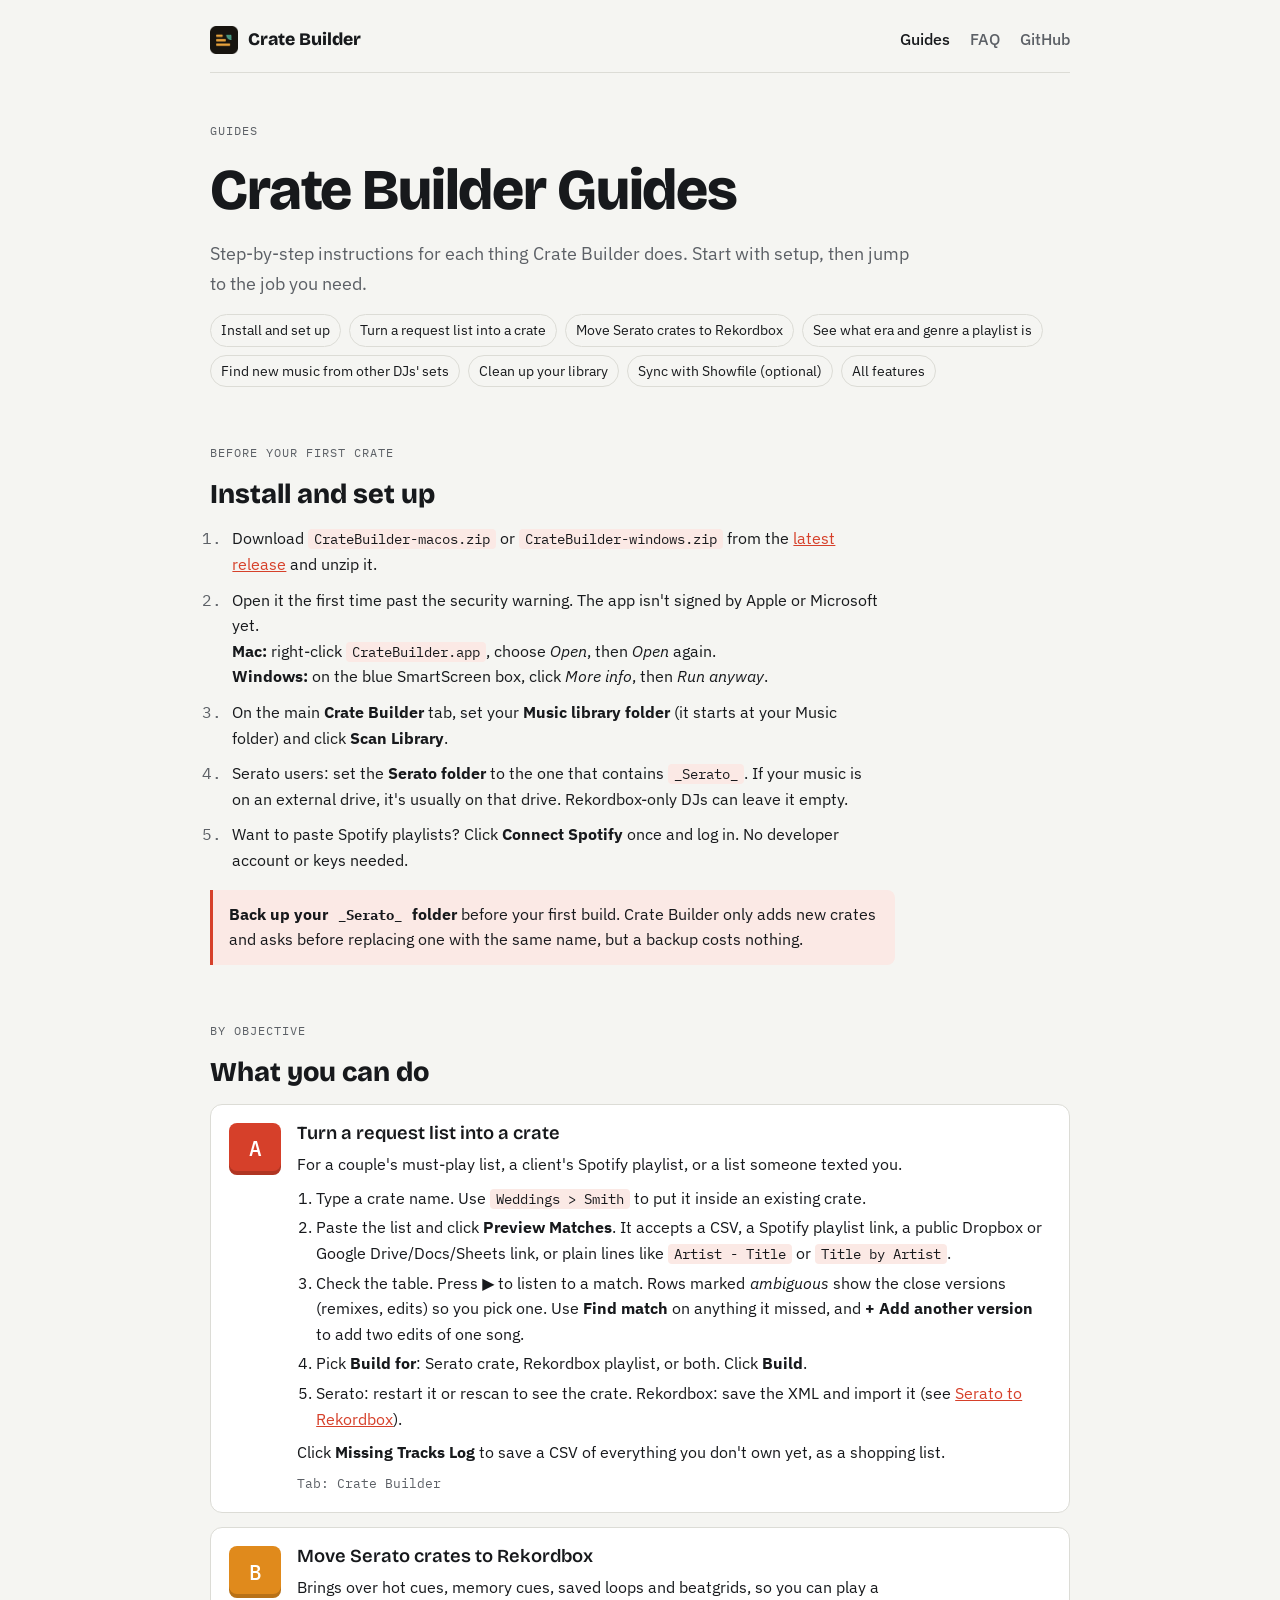
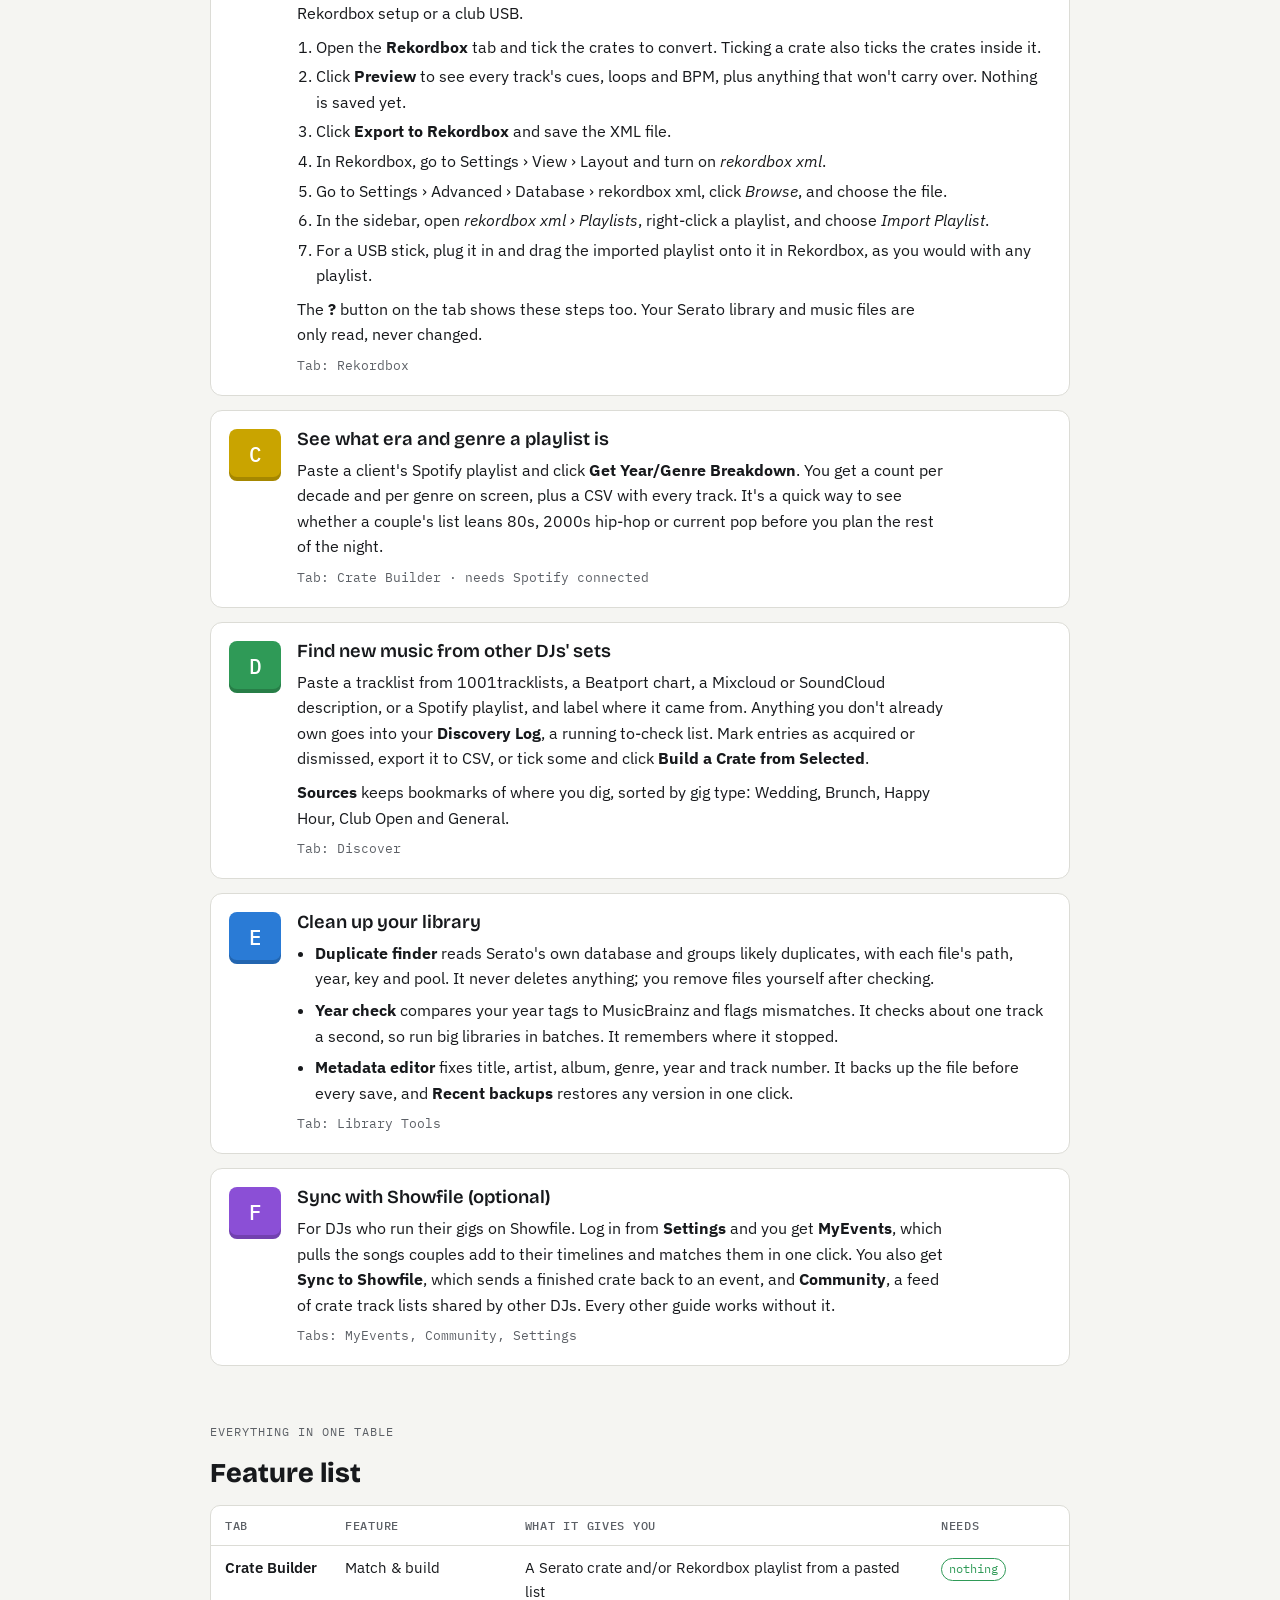
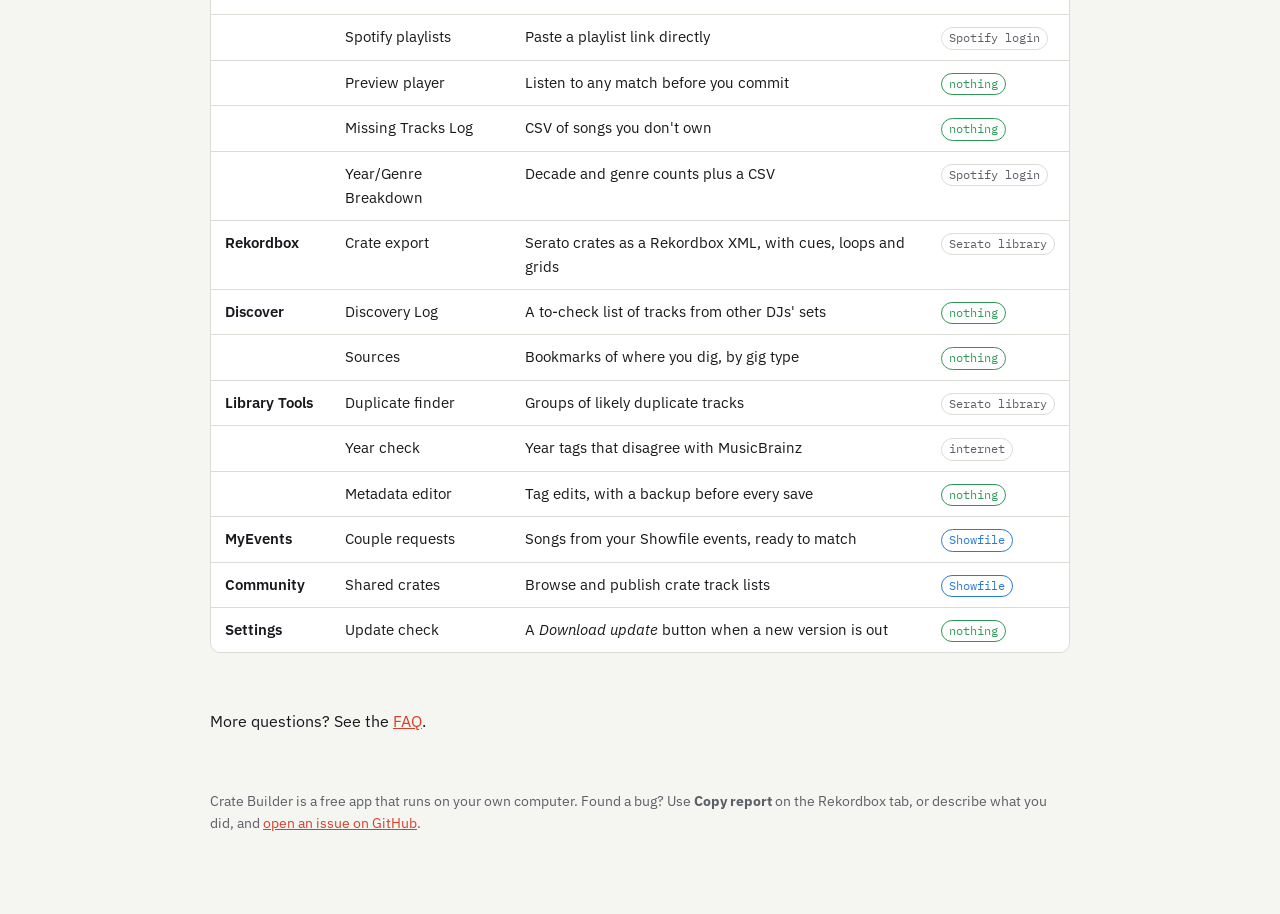
==== docs/guide.html @ 384d0731 "Add a landing page and guides site in docs/ docs/index.html is the landing page: what Crate Builder " ====
<!doctype html>
<html lang="en">
<head>
<meta charset="utf-8">
<meta name="viewport" content="width=device-width, initial-scale=1, viewport-fit=cover">
<title>Crate Builder Guides</title>
<meta name="description" content="Step-by-step guides for every Crate Builder feature, from building a crate to moving Serato crates to Rekordbox.">
<link rel="icon" type="image/png" href="favicon.png">
<link rel="preconnect" href="https://fonts.googleapis.com">
<link rel="preconnect" href="https://fonts.gstatic.com" crossorigin>
<link rel="stylesheet" href="https://fonts.googleapis.com/css2?family=Bricolage+Grotesque:opsz,wght@12..96,600;12..96,800&family=IBM+Plex+Sans:wght@400;500;600&family=IBM+Plex+Mono:wght@500&display=swap">
<link rel="stylesheet" href="site.css">
</head>
<body>
<nav class="site-nav">
  <a href="index.html" class="brand"><img src="logo.png" alt="">Crate Builder</a>
  <a href="guide.html" aria-current="page">Guides</a>
  <a href="index.html#faq">FAQ</a>
  <a href="https://github.com/jpgion18/crate-builder">GitHub</a>
</nav>
<main class="wrap">

<header class="stack">
  <div class="eyebrow">Guides</div>
  <h1>Crate Builder Guides</h1>
  <p class="lede">Step-by-step instructions for each thing Crate Builder does. Start with setup, then jump to the job you need.</p>
  <nav class="toc" aria-label="Guides">
    <a href="#setup">Install and set up</a>
    <a href="#build-a-crate">Turn a request list into a crate</a>
    <a href="#serato-to-rekordbox">Move Serato crates to Rekordbox</a>
    <a href="#year-genre">See what era and genre a playlist is</a>
    <a href="#discover">Find new music from other DJs' sets</a>
    <a href="#library-cleanup">Clean up your library</a>
    <a href="#showfile">Sync with Showfile (optional)</a>
    <a href="#features">All features</a>
  </nav>
</header>

<section class="stack" id="setup">
  <div class="eyebrow">Before your first crate</div>
  <h2>Install and set up</h2>
  <ol class="steps">
    <li>Download <code>CrateBuilder-macos.zip</code> or <code>CrateBuilder-windows.zip</code> from the <a href="https://github.com/jpgion18/crate-builder/releases/latest">latest release</a> and unzip it.</li>
    <li>Open it the first time past the security warning. The app isn't signed by Apple or Microsoft yet.
      <br><strong>Mac:</strong> right-click <code>CrateBuilder.app</code>, choose <em>Open</em>, then <em>Open</em> again.
      <br><strong>Windows:</strong> on the blue SmartScreen box, click <em>More info</em>, then <em>Run anyway</em>.</li>
    <li>On the main <strong>Crate Builder</strong> tab, set your <strong>Music library folder</strong> (it starts at your Music folder) and click <strong>Scan Library</strong>.</li>
    <li>Serato users: set the <strong>Serato folder</strong> to the one that contains <code>_Serato_</code>. If your music is on an external drive, it's usually on that drive. Rekordbox-only DJs can leave it empty.</li>
    <li>Want to paste Spotify playlists? Click <strong>Connect Spotify</strong> once and log in. No developer account or keys needed.</li>
  </ol>
  <p class="note"><strong>Back up your <code>_Serato_</code> folder</strong> before your first build. Crate Builder only adds new crates and asks before replacing one with the same name, but a backup costs nothing.</p>
</section>

<section class="stack">
  <div class="eyebrow">By objective</div>
  <h2>What you can do</h2>
  <div class="pads">

    <article class="pad" id="build-a-crate">
      <div class="cue" style="--c: var(--cue-a)" aria-hidden="true">A</div>
      <div class="body">
        <h3>Turn a request list into a crate</h3>
        <p>For a couple's must-play list, a client's Spotify playlist, or a list someone texted you.</p>
        <ol>
          <li>Type a crate name. Use <code>Weddings &gt; Smith</code> to put it inside an existing crate.</li>
          <li>Paste the list and click <strong>Preview Matches</strong>. It accepts a CSV, a Spotify playlist link, a public Dropbox or Google Drive/Docs/Sheets link, or plain lines like <code>Artist - Title</code> or <code>Title by Artist</code>.</li>
          <li>Check the table. Press ▶ to listen to a match. Rows marked <em>ambiguous</em> show the close versions (remixes, edits) so you pick one. Use <strong>Find match</strong> on anything it missed, and <strong>+ Add another version</strong> to add two edits of one song.</li>
          <li>Pick <strong>Build for</strong>: Serato crate, Rekordbox playlist, or both. Click <strong>Build</strong>.</li>
          <li>Serato: restart it or rescan to see the crate. Rekordbox: save the XML and import it (see <a href="#serato-to-rekordbox">Serato to Rekordbox</a>).</li>
        </ol>
        <p>Click <strong>Missing Tracks Log</strong> to save a CSV of everything you don't own yet, as a shopping list.</p>
        <div class="where">Tab: Crate Builder</div>
      </div>
    </article>


    <article class="pad" id="serato-to-rekordbox">
      <div class="cue" style="--c: var(--cue-b)" aria-hidden="true">B</div>
      <div class="body">
        <h3>Move Serato crates to Rekordbox</h3>
        <p>Brings over hot cues, memory cues, saved loops and beatgrids, so you can play a Rekordbox setup or a club USB.</p>
        <ol>
          <li>Open the <strong>Rekordbox</strong> tab and tick the crates to convert. Ticking a crate also ticks the crates inside it.</li>
          <li>Click <strong>Preview</strong> to see every track's cues, loops and BPM, plus anything that won't carry over. Nothing is saved yet.</li>
          <li>Click <strong>Export to Rekordbox</strong> and save the XML file.</li>
          <li>In Rekordbox, go to Settings › View › Layout and turn on <em>rekordbox xml</em>.</li>
          <li>Go to Settings › Advanced › Database › rekordbox xml, click <em>Browse</em>, and choose the file.</li>
          <li>In the sidebar, open <em>rekordbox xml › Playlists</em>, right-click a playlist, and choose <em>Import Playlist</em>.</li>
          <li>For a USB stick, plug it in and drag the imported playlist onto it in Rekordbox, as you would with any playlist.</li>
        </ol>
        <p>The <strong>?</strong> button on the tab shows these steps too. Your Serato library and music files are only read, never changed.</p>
        <div class="where">Tab: Rekordbox</div>
      </div>
    </article>


    <article class="pad" id="year-genre">
      <div class="cue" style="--c: var(--cue-c)" aria-hidden="true">C</div>
      <div class="body">
        <h3>See what era and genre a playlist is</h3>
        <p>Paste a client's Spotify playlist and click <strong>Get Year/Genre Breakdown</strong>. You get a count per decade and per genre on screen, plus a CSV with every track. It's a quick way to see whether a couple's list leans 80s, 2000s hip-hop or current pop before you plan the rest of the night.</p>
        <div class="where">Tab: Crate Builder · needs Spotify connected</div>
      </div>
    </article>


    <article class="pad" id="discover">
      <div class="cue" style="--c: var(--cue-d)" aria-hidden="true">D</div>
      <div class="body">
        <h3>Find new music from other DJs' sets</h3>
        <p>Paste a tracklist from 1001tracklists, a Beatport chart, a Mixcloud or SoundCloud description, or a Spotify playlist, and label where it came from. Anything you don't already own goes into your <strong>Discovery Log</strong>, a running to-check list. Mark entries as acquired or dismissed, export it to CSV, or tick some and click <strong>Build a Crate from Selected</strong>.</p>
        <p><strong>Sources</strong> keeps bookmarks of where you dig, sorted by gig type: Wedding, Brunch, Happy Hour, Club Open and General.</p>
        <div class="where">Tab: Discover</div>
      </div>
    </article>


    <article class="pad" id="library-cleanup">
      <div class="cue" style="--c: var(--cue-e)" aria-hidden="true">E</div>
      <div class="body">
        <h3>Clean up your library</h3>
        <ul class="plain">
          <li><strong>Duplicate finder</strong> reads Serato's own database and groups likely duplicates, with each file's path, year, key and pool. It never deletes anything; you remove files yourself after checking.</li>
          <li><strong>Year check</strong> compares your year tags to MusicBrainz and flags mismatches. It checks about one track a second, so run big libraries in batches. It remembers where it stopped.</li>
          <li><strong>Metadata editor</strong> fixes title, artist, album, genre, year and track number. It backs up the file before every save, and <strong>Recent backups</strong> restores any version in one click.</li>
        </ul>
        <div class="where">Tab: Library Tools</div>
      </div>
    </article>


    <article class="pad" id="showfile">
      <div class="cue" style="--c: var(--cue-f)" aria-hidden="true">F</div>
      <div class="body">
        <h3>Sync with Showfile (optional)</h3>
        <p>For DJs who run their gigs on Showfile. Log in from <strong>Settings</strong> and you get <strong>MyEvents</strong>, which pulls the songs couples add to their timelines and matches them in one click. You also get <strong>Sync to Showfile</strong>, which sends a finished crate back to an event, and <strong>Community</strong>, a feed of crate track lists shared by other DJs. Every other guide works without it.</p>
        <div class="where">Tabs: MyEvents, Community, Settings</div>
      </div>
    </article>

  </div>
</section>

<section class="stack" id="features">
  <div class="eyebrow">Everything in one table</div>
  <h2>Feature list</h2>
  <div class="tablewrap">
    <table>
      <thead><tr><th>Tab</th><th>Feature</th><th>What it gives you</th><th>Needs</th></tr></thead>
      <tbody>
        <tr><td>Crate Builder</td><td>Match &amp; build</td><td>A Serato crate and/or Rekordbox playlist from a pasted list</td><td><span class="tag free">nothing</span></td></tr>
        <tr><td></td><td>Spotify playlists</td><td>Paste a playlist link directly</td><td><span class="tag">Spotify login</span></td></tr>
        <tr><td></td><td>Preview player</td><td>Listen to any match before you commit</td><td><span class="tag free">nothing</span></td></tr>
        <tr><td></td><td>Missing Tracks Log</td><td>CSV of songs you don't own</td><td><span class="tag free">nothing</span></td></tr>
        <tr><td></td><td>Year/Genre Breakdown</td><td>Decade and genre counts plus a CSV</td><td><span class="tag">Spotify login</span></td></tr>
        <tr><td>Rekordbox</td><td>Crate export</td><td>Serato crates as a Rekordbox XML, with cues, loops and grids</td><td><span class="tag">Serato library</span></td></tr>
        <tr><td>Discover</td><td>Discovery Log</td><td>A to-check list of tracks from other DJs' sets</td><td><span class="tag free">nothing</span></td></tr>
        <tr><td></td><td>Sources</td><td>Bookmarks of where you dig, by gig type</td><td><span class="tag free">nothing</span></td></tr>
        <tr><td>Library Tools</td><td>Duplicate finder</td><td>Groups of likely duplicate tracks</td><td><span class="tag">Serato library</span></td></tr>
        <tr><td></td><td>Year check</td><td>Year tags that disagree with MusicBrainz</td><td><span class="tag">internet</span></td></tr>
        <tr><td></td><td>Metadata editor</td><td>Tag edits, with a backup before every save</td><td><span class="tag free">nothing</span></td></tr>
        <tr><td>MyEvents</td><td>Couple requests</td><td>Songs from your Showfile events, ready to match</td><td><span class="tag opt">Showfile</span></td></tr>
        <tr><td>Community</td><td>Shared crates</td><td>Browse and publish crate track lists</td><td><span class="tag opt">Showfile</span></td></tr>
        <tr><td>Settings</td><td>Update check</td><td>A <em>Download update</em> button when a new version is out</td><td><span class="tag free">nothing</span></td></tr>
      </tbody>
    </table>
  </div>
</section>

<p>More questions? See the <a href="index.html#faq">FAQ</a>.</p>

<footer>Crate Builder is a free app that runs on your own computer. Found a bug? Use <strong>Copy report</strong> on the Rekordbox tab, or describe what you did, and <a href="https://github.com/jpgion18/crate-builder/issues">open an issue on GitHub</a>.</footer>

</main>
</body>
</html>
---- docs/site.css ----
/* Shared by index.html (landing + FAQ) and guide.html (step-by-step guides).
   Layout: one reading column; guides are "hot cue" pads A–F. */
:root {
  --bg: #f5f5f2;
  --surface: #ffffff;
  --ink: #17191c;
  --muted: #5c6066;
  --line: #dcdcd6;
  --accent: #d6402a;
  --accent-ink: #ffffff;
  --soft: #fbe9e5;
  --cue-a: #d6402a; --cue-b: #e08a1c; --cue-c: #c9a400; --cue-d: #2f9a57; --cue-e: #2a7bd6; --cue-f: #8b4fd6;
  --display: "Bricolage Grotesque", "Avenir Next", "Segoe UI", system-ui, sans-serif;
  --body: "IBM Plex Sans", "Helvetica Neue", Arial, system-ui, sans-serif;
  --mono: "IBM Plex Mono", ui-monospace, Menlo, Consolas, monospace;
}
@media (prefers-color-scheme: dark) {
  :root:not([data-theme="light"]) {
    --bg: #121315; --surface: #1b1d20; --ink: #ecebe7; --muted: #a2a5ab; --line: #2e3136;
    --accent: #ff6a50; --accent-ink: #1a0c09; --soft: #2c1a16;
    --cue-a: #ff6a50; --cue-b: #f2a245; --cue-c: #e3c43a; --cue-d: #4cc27c; --cue-e: #5aa2f0; --cue-f: #b184f0;
    color-scheme: dark;
  }
}
:root[data-theme="dark"] {
  --bg: #121315; --surface: #1b1d20; --ink: #ecebe7; --muted: #a2a5ab; --line: #2e3136;
  --accent: #ff6a50; --accent-ink: #1a0c09; --soft: #2c1a16;
  --cue-a: #ff6a50; --cue-b: #f2a245; --cue-c: #e3c43a; --cue-d: #4cc27c; --cue-e: #5aa2f0; --cue-f: #b184f0;
  color-scheme: dark;
}
body {
  background: var(--bg); color: var(--ink); font-family: var(--body); font-size: 16px; line-height: 1.6;
  padding-left: max(16px, env(safe-area-inset-left, 0px));
  padding-right: max(16px, env(safe-area-inset-right, 0px));
}
.wrap { max-width: 860px; margin: 0 auto; padding-block: 48px 72px; display: grid; gap: 56px; }
h1, h2, h3 { font-family: var(--display); text-wrap: balance; margin: 0; line-height: 1.15; }
h1 { font-size: clamp(2.3rem, 6vw, 3.6rem); font-weight: 800; letter-spacing: -0.02em; }
h2 { font-size: 1.7rem; font-weight: 800; }
h3 { font-size: 1.15rem; font-weight: 600; }
p { margin: 0; max-width: 65ch; }
a { color: var(--accent); }
a:focus-visible, summary:focus-visible { outline: 2px solid var(--accent); outline-offset: 3px; }
.eyebrow { font-family: var(--mono); font-size: 0.78rem; letter-spacing: 0.08em; text-transform: uppercase; color: var(--muted); }
.stack { display: grid; gap: 16px; }
.lede { font-size: 1.15rem; color: var(--muted); }
kbd, code { font-family: var(--mono); font-size: 0.86em; background: var(--soft); padding: 1px 6px; border-radius: 4px; }

/* Stat strip */
.stats { display: grid; grid-template-columns: repeat(4, minmax(0, 1fr)); gap: 1px; background: var(--line); border: 1px solid var(--line); border-radius: 10px; overflow: hidden; }
.stat { background: var(--surface); padding: 16px; display: grid; gap: 2px; }
.stat b { font-family: var(--display); font-size: 2rem; font-weight: 800; font-variant-numeric: tabular-nums; }
.stat span { font-size: 0.88rem; color: var(--muted); }
@media (max-width: 620px) { .stats { grid-template-columns: repeat(2, minmax(0, 1fr)); } }

/* Setup */
ol.steps { margin: 0; padding-left: 1.4em; display: grid; gap: 10px; max-width: 65ch; }
ol.steps li::marker { font-family: var(--mono); color: var(--muted); }
.note { border-left: 3px solid var(--accent); background: var(--soft); padding: 12px 16px; border-radius: 0 8px 8px 0; max-width: 65ch; }

/* Recipes as hot-cue pads */
.pads { display: grid; gap: 14px; }
.pad { display: grid; grid-template-columns: 52px minmax(0, 1fr); gap: 16px; background: var(--surface); border: 1px solid var(--line); border-radius: 12px; padding: 18px; }
.cue { width: 52px; height: 52px; border-radius: 8px; display: grid; place-items: center; font-family: var(--mono); font-weight: 500; font-size: 1.3rem; color: #fff; background: var(--c); box-shadow: inset 0 -4px 0 rgba(0,0,0,.18); }
.pad .body { display: grid; gap: 8px; min-width: 0; }
.pad ol { margin: 0; padding-left: 1.2em; display: grid; gap: 4px; }
.pad .where { font-family: var(--mono); font-size: 0.8rem; color: var(--muted); }

/* Catalog */
.tablewrap { overflow-x: auto; border: 1px solid var(--line); border-radius: 10px; background: var(--surface); }
table { border-collapse: collapse; width: 100%; min-width: 600px; font-size: 0.94rem; }
th, td { text-align: left; vertical-align: top; padding: 10px 14px; border-bottom: 1px solid var(--line); }
th { font-family: var(--mono); font-size: 0.75rem; letter-spacing: 0.06em; text-transform: uppercase; color: var(--muted); font-weight: 500; }
tr:last-child td { border-bottom: 0; }
td:first-child { font-weight: 600; white-space: nowrap; }
.tag { display: inline-block; font-family: var(--mono); font-size: 0.72rem; padding: 1px 7px; border-radius: 999px; border: 1px solid var(--line); color: var(--muted); white-space: nowrap; }
.tag.free { border-color: var(--cue-d); color: var(--cue-d); }
.tag.opt { border-color: var(--cue-e); color: var(--cue-e); }

/* Reference */
.twocol { display: grid; grid-template-columns: repeat(2, minmax(0, 1fr)); gap: 24px; }
@media (max-width: 680px) { .twocol { grid-template-columns: minmax(0, 1fr); } }
ul.plain { margin: 0; padding-left: 1.1em; display: grid; gap: 6px; }
details { border-top: 1px solid var(--line); padding-block: 12px; }
details:last-of-type { border-bottom: 1px solid var(--line); }
summary { cursor: pointer; font-weight: 600; }
details p { margin-top: 8px; color: var(--muted); }
footer { font-size: 0.85rem; color: var(--muted); }

/* Site chrome */
.site-nav { display: flex; flex-wrap: wrap; align-items: center; gap: 8px 20px; padding-block: 18px; border-bottom: 1px solid var(--line); max-width: 860px; margin: 0 auto; }
.site-nav .brand { display: flex; align-items: center; gap: 10px; font-family: var(--display); font-weight: 800; font-size: 1.1rem; color: var(--ink); text-decoration: none; margin-right: auto; }
.site-nav .brand img { width: 28px; height: 28px; }
.site-nav a { color: var(--muted); text-decoration: none; font-weight: 500; }
.site-nav a[aria-current="page"], .site-nav a:hover { color: var(--ink); }
.site-nav .brand:hover { color: var(--ink); }
.ctas { display: flex; flex-wrap: wrap; gap: 12px; align-items: center; }
.btn { display: inline-flex; align-items: center; gap: 8px; padding: 12px 20px; border-radius: 8px; font-weight: 600; text-decoration: none; background: var(--accent); color: var(--accent-ink); border: 1px solid var(--accent); }
.btn.secondary { background: transparent; color: var(--ink); border-color: var(--line); }
.btn:hover { filter: brightness(1.05); }
.btn:focus-visible { outline: 2px solid var(--ink); outline-offset: 3px; }
.small { font-size: 0.88rem; color: var(--muted); }
.hero { display: grid; grid-template-columns: minmax(0, 1fr) 140px; gap: 32px; align-items: center; }
.hero img { width: 140px; height: 140px; }
@media (max-width: 620px) { .hero { grid-template-columns: minmax(0, 1fr); } .hero img { display: none; } }
.cards { display: grid; grid-template-columns: repeat(2, minmax(0, 1fr)); gap: 14px; }
@media (max-width: 620px) { .cards { grid-template-columns: minmax(0, 1fr); } }
.card { display: grid; grid-template-columns: 40px minmax(0, 1fr); gap: 14px; padding: 16px; background: var(--surface); border: 1px solid var(--line); border-radius: 12px; text-decoration: none; color: var(--ink); }
.card:hover { border-color: var(--accent); }
.card .cue { width: 40px; height: 40px; font-size: 1rem; }
.card p { color: var(--muted); font-size: 0.94rem; }
.toc { display: flex; flex-wrap: wrap; gap: 8px; }
.toc a { font-size: 0.88rem; padding: 4px 10px; border: 1px solid var(--line); border-radius: 999px; color: var(--ink); text-decoration: none; }
.toc a:hover { border-color: var(--accent); }
.pad { scroll-margin-top: 16px; }
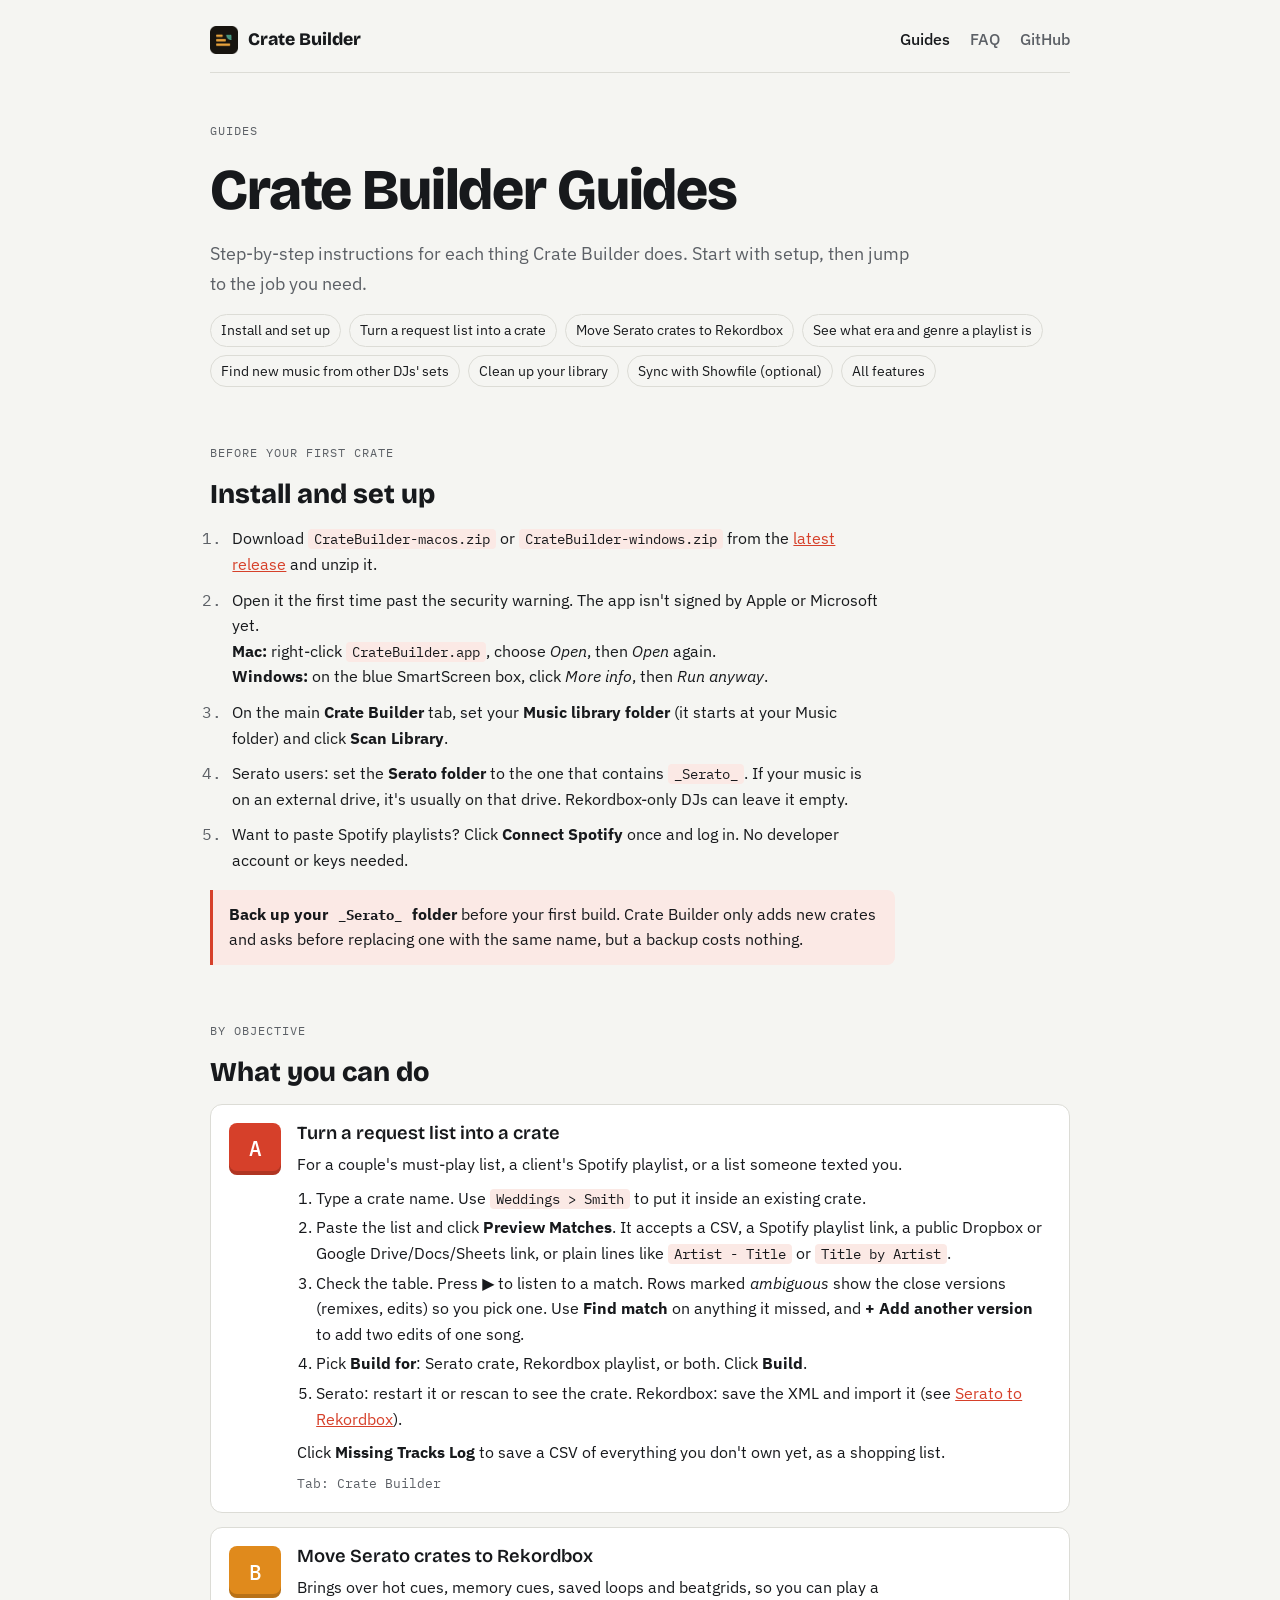
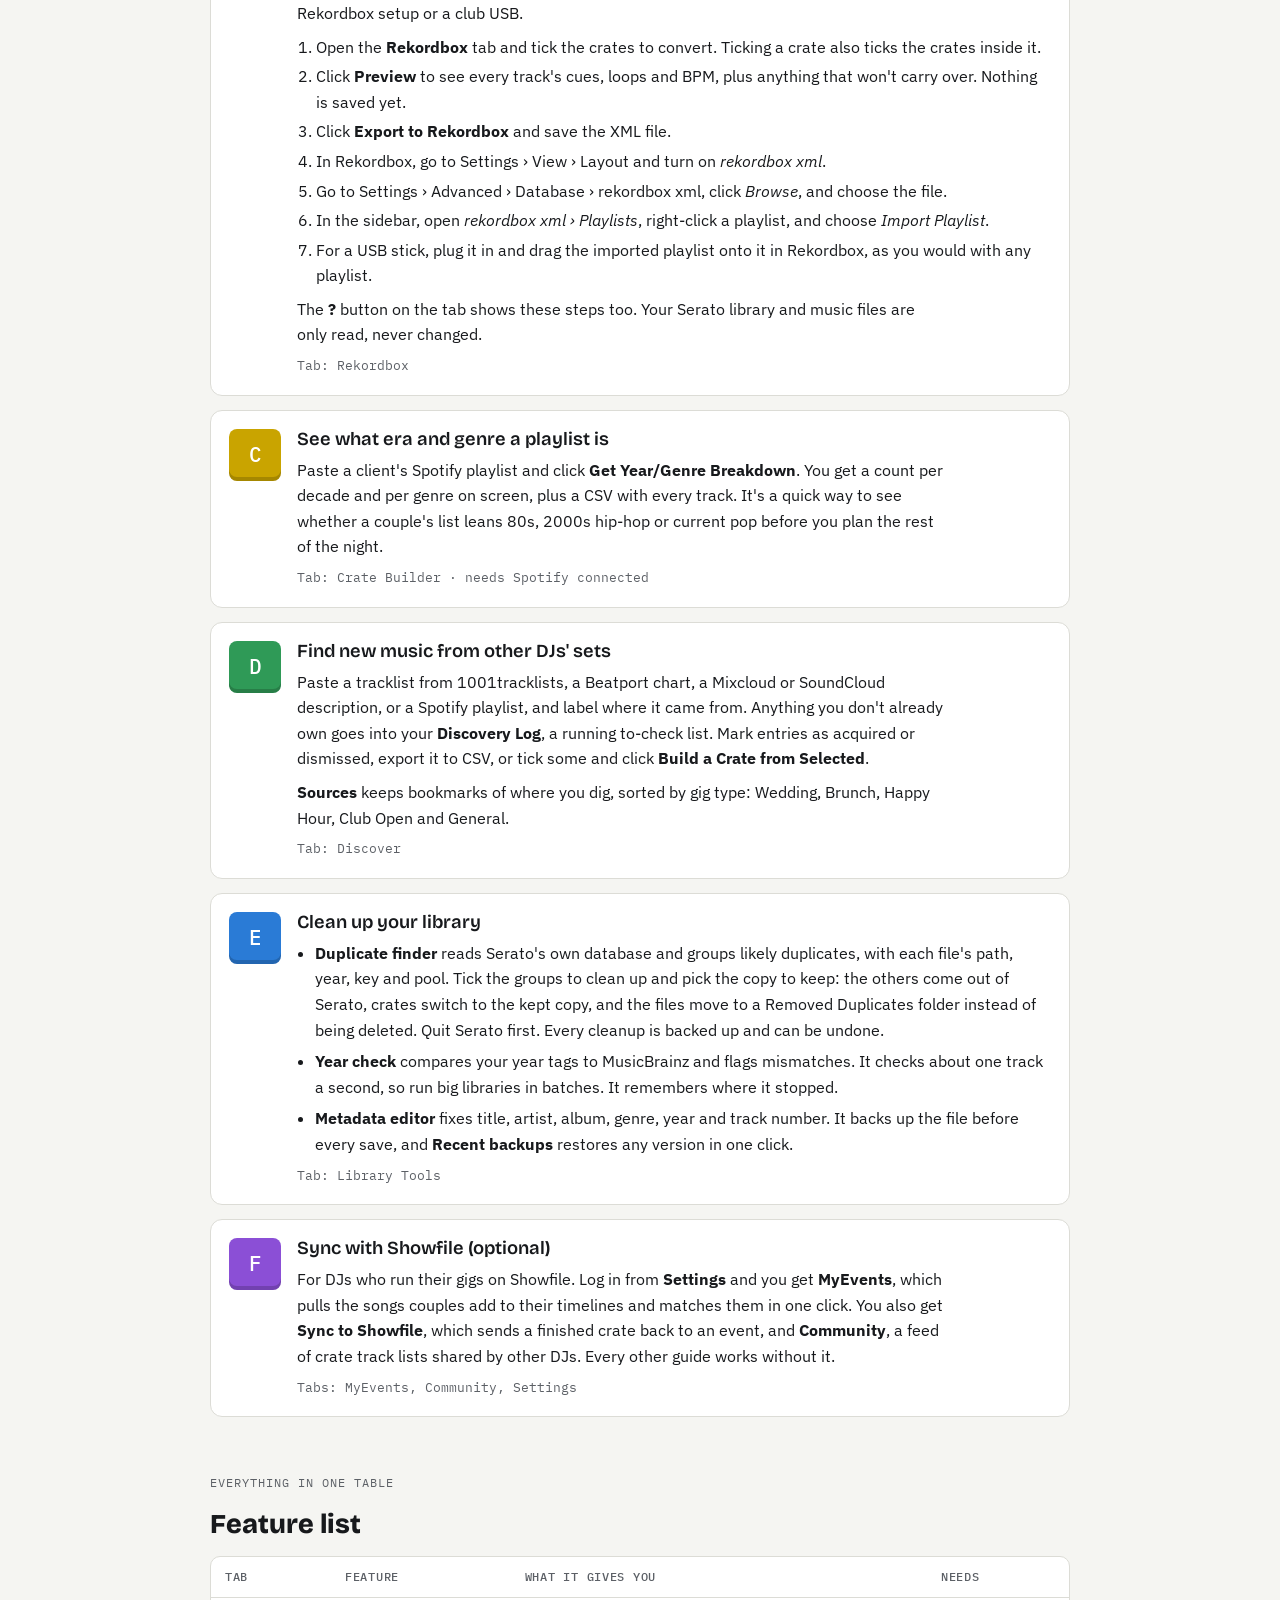
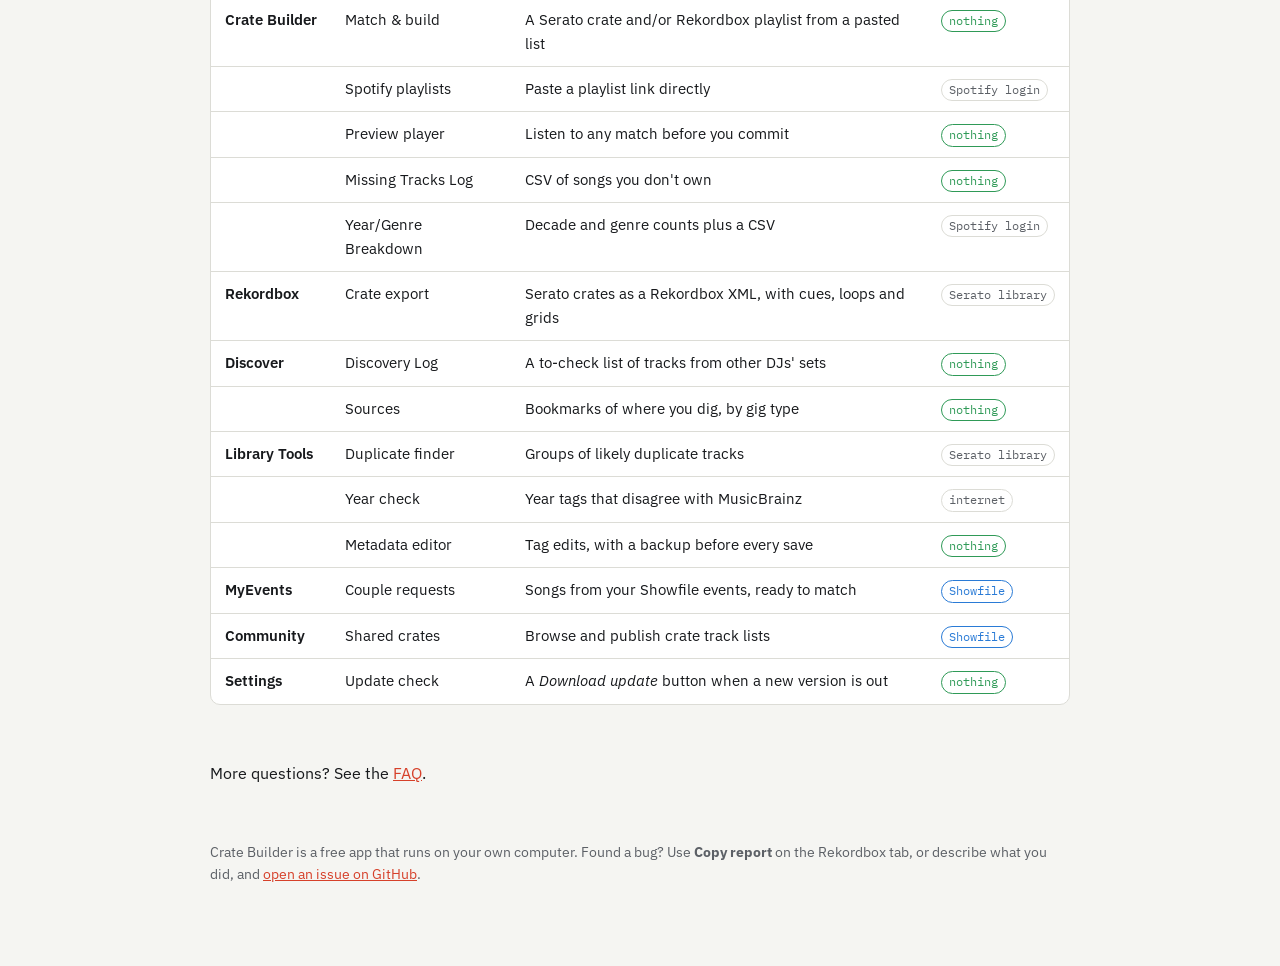
==== commit 75b64ee7: "Remove duplicate tracks from Serato with review, backup and undo Library Tools' duplicate finder can" ====
--- a/docs/guide.html
+++ b/docs/guide.html
@@ -120,7 +120,7 @@
       <div class="body">
         <h3>Clean up your library</h3>
         <ul class="plain">
-          <li><strong>Duplicate finder</strong> reads Serato's own database and groups likely duplicates, with each file's path, year, key and pool. It never deletes anything; you remove files yourself after checking.</li>
+          <li><strong>Duplicate finder</strong> reads Serato's own database and groups likely duplicates, with each file's path, year, key and pool. Tick the groups to clean up and pick the copy to keep: the others come out of Serato, crates switch to the kept copy, and the files move to a Removed Duplicates folder instead of being deleted. Quit Serato first. Every cleanup is backed up and can be undone.</li>
           <li><strong>Year check</strong> compares your year tags to MusicBrainz and flags mismatches. It checks about one track a second, so run big libraries in batches. It remembers where it stopped.</li>
           <li><strong>Metadata editor</strong> fixes title, artist, album, genre, year and track number. It backs up the file before every save, and <strong>Recent backups</strong> restores any version in one click.</li>
         </ul>
